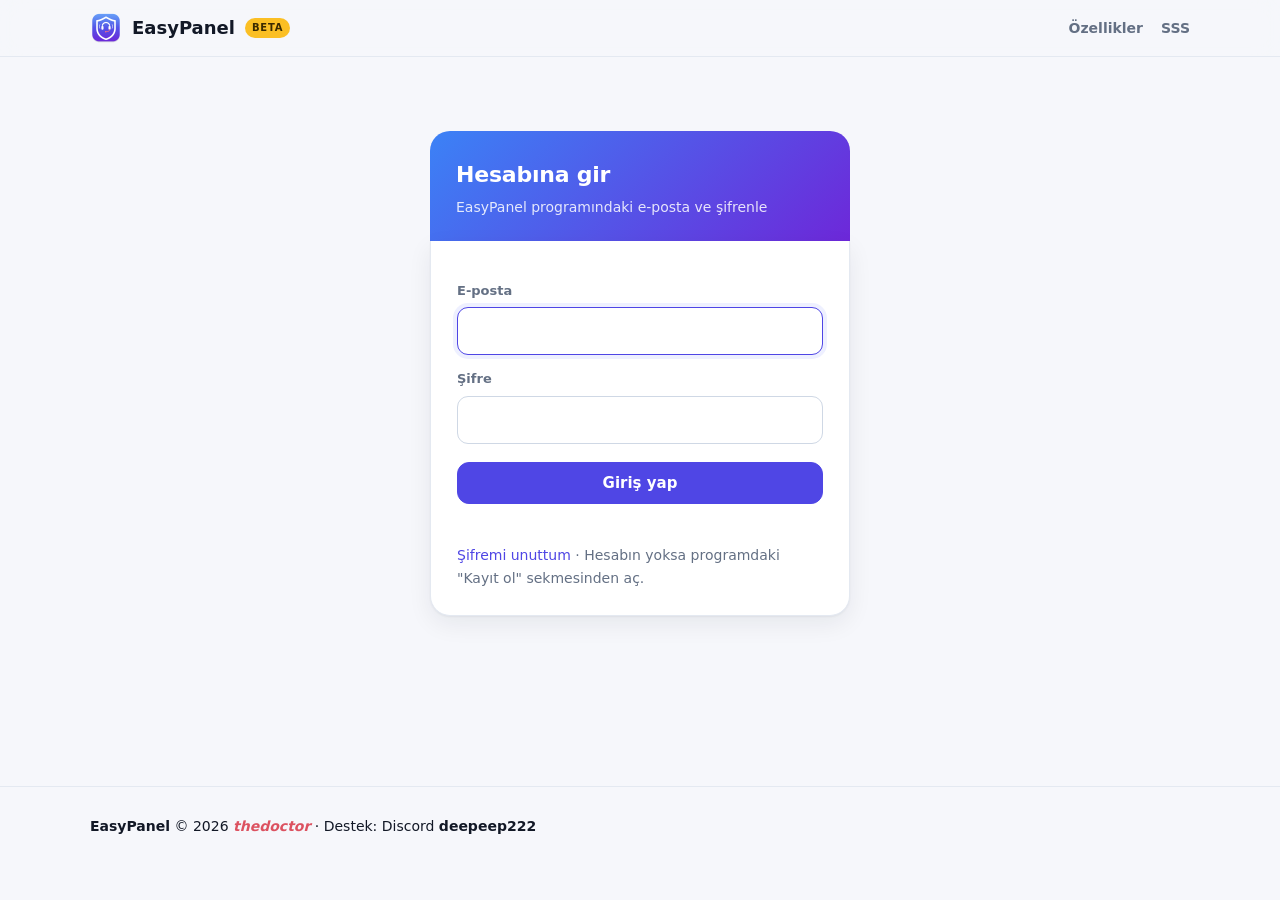
==== hesap/index.html @ 4b3681dc "Site içi yönetim paneli (easypanel.tr/yonetim/) ve Hesabım otomatik yönetici geçişi" ====
<!doctype html>
<html lang="tr">
<head>
<meta charset="utf-8">
<meta name="viewport" content="width=device-width, initial-scale=1">
<title>Hesabım — EasyPanel</title>
<meta name="robots" content="noindex">
<link rel="icon" href="../assets/logo.png">
<link rel="stylesheet" href="../assets/site.css?v=3">
<style>
  .page{max-width:1000px;margin:0 auto;padding:34px 20px 60px}
  .authbox{max-width:420px;margin:40px auto}
  .authbox .top{background:var(--grad);color:#fff;border-radius:20px 20px 0 0;padding:26px 26px 22px}
  .authbox .top h2{color:#fff;margin:0;font-size:22px}
  .authbox .top p{margin:4px 0 0;opacity:.85;font-size:14px}
  .authbox .panel{border-radius:0 0 20px 20px;border-top:0}
  .wide{width:100%;margin-top:18px}
  .hello{display:flex;align-items:center;gap:14px;flex-wrap:wrap;margin-bottom:22px}
  .hello h1{font-size:28px;margin:0}
  .hello .sp{flex:1}
  .cards{display:grid;grid-template-columns:1.3fr 1fr;gap:16px}
  @media (max-width:820px){.cards{grid-template-columns:1fr}}
  .card h3{margin:0 0 12px;font-size:16px;color:var(--muted);font-weight:600}
  .big{font-size:26px;font-weight:700;margin:10px 0 2px}
  .bar{height:8px;border-radius:8px;background:var(--line);overflow:hidden;margin-top:12px}
  .bar i{display:block;height:100%;background:var(--grad);border-radius:8px}
  .kv{display:grid;grid-template-columns:130px 1fr;gap:8px 12px;font-size:15px}
  .kv span:nth-child(odd){color:var(--muted)}
  .kv span:nth-child(even){font-weight:600;word-break:break-all}
  .banner{border-radius:14px;padding:14px 18px;margin-bottom:18px;font-weight:600}
  .banner.ok{background:var(--oksoft);color:var(--ok)}
  .banner.err{background:var(--badsoft);color:var(--bad)}
  .section{margin-top:16px}
  .relrow{display:flex;align-items:center;justify-content:space-between;gap:16px 24px;flex-wrap:wrap}
  .relmeta{flex:1;min-width:220px}
  .relhead{display:flex;align-items:center;gap:10px;flex-wrap:wrap}
  .relhead b{color:var(--text);font-size:15px}
  .relnotes{color:var(--muted);font-size:14px;margin-top:4px;line-height:1.5}
  .tickets{display:flex;flex-direction:column;gap:8px;margin-top:12px}
  .tk{display:flex;gap:12px;align-items:center;padding:12px 14px;border:1px solid var(--line);border-radius:12px;cursor:pointer;background:var(--card)}
  .tk:hover{border-color:var(--accent)}
  .tk .s{flex:1;font-weight:600}
  .tk .d{color:var(--faint);font-size:13px}
  .thread{display:flex;flex-direction:column;gap:10px;margin:14px 0;max-height:420px;overflow:auto;padding-right:4px}
  .bubble{max-width:80%;padding:10px 14px;border-radius:14px;white-space:pre-wrap;word-break:break-word;font-size:15px}
  .bubble.me{align-self:flex-end;background:var(--soft);border-bottom-right-radius:4px}
  .bubble.admin{align-self:flex-start;background:var(--card2);border:1px solid var(--line);border-bottom-left-radius:4px}
  .bubble small{display:block;color:var(--faint);font-size:12px;margin-top:4px}
  .row2{display:flex;gap:10px;flex-wrap:wrap;align-items:center}
  dialog{border:1px solid var(--line);border-radius:18px;padding:22px;max-width:440px;width:calc(100% - 32px);background:var(--card);color:var(--text);box-shadow:var(--shadow2)}
  dialog::backdrop{background:rgba(10,14,24,.45)}
  dialog h3{margin:0 0 6px}
  .dlgbtns{display:flex;gap:8px;justify-content:flex-end;margin-top:16px}
</style>
</head>
<body>
<header class="nav">
  <div class="row">
    <a class="brand" href="../"><img src="../assets/logo.png" alt=""><span>EasyPanel</span><span class="beta">BETA</span></a>
    <nav class="links"><a href="../#ozellikler">Özellikler</a><a href="../#sss">SSS</a></nav>
    <a class="btn small hidden" id="adminTop" href="../yonetim/">Yönetim</a>
    <button class="btn small hidden" id="logoutTop">Çıkış</button>
  </div>
</header>

<main class="page">
  <div id="banner" class="banner hidden"></div>

  <!-- giriş -->
  <div id="vLogin" class="authbox hidden">
    <div class="top"><h2>Hesabına gir</h2><p>EasyPanel programındaki e-posta ve şifrenle</p></div>
    <div class="panel">
      <label>E-posta</label><input id="lEmail" type="email" autocomplete="username">
      <label>Şifre</label><input id="lPass" type="password" autocomplete="current-password">
      <button class="btn primary wide" id="lBtn">Giriş yap</button>
      <div class="msg" id="lMsg"></div>
      <p class="muted" style="font-size:14px;margin:6px 0 0"><a href="#" id="forgot">Şifremi unuttum</a> · Hesabın yoksa programdaki "Kayıt ol" sekmesinden aç.</p>
    </div>
  </div>

  <!-- yeni şifre (e-postadaki sıfırlama bağlantısından) -->
  <div id="vReset" class="authbox hidden">
    <div class="top"><h2>Yeni şifre belirle</h2><p>En az 8 karakter</p></div>
    <div class="panel">
      <label>Yeni şifre</label><input id="r1" type="password" autocomplete="new-password">
      <label>Yeni şifre (tekrar)</label><input id="r2" type="password" autocomplete="new-password">
      <button class="btn primary wide" id="rBtn">Şifreyi kaydet</button>
      <div class="msg" id="rMsg"></div>
    </div>
  </div>

  <!-- hesap -->
  <div id="vAccount" class="hidden">
    <div class="hello"><h1 id="hName">Merhaba</h1><span class="sp"></span><span id="hSub"></span></div>
    <div class="cards">
      <div class="card">
        <h3>Abonelik</h3>
        <div id="subBadge"></div>
        <div class="big" id="subBig">—</div>
        <div class="muted" id="subSmall"></div>
        <div class="bar hidden" id="subBarWrap"><i id="subBar"></i></div>
        <div class="row2" style="margin-top:16px" id="subCta"></div>
      </div>
      <div class="card">
        <h3>Hesap</h3>
        <div class="kv" id="kv"></div>
      </div>
    </div>

    <div class="card section">
      <h3>Program</h3>
      <div id="dl" class="muted">Yükleniyor…</div>
    </div>

    <div class="card section">
      <h3>Kullanım kılavuzu</h3>
      <div class="row2">
        <div style="flex:1;min-width:220px"><b>EasyPanel Kullanım Kılavuzu</b> <span class="muted">(PDF, 15 sayfa)</span><br>
          <span class="muted" style="font-size:14px">Kurulum, hesap, TeamSpeak'e bağlanma, tüm bölümler ve sık karşılaşılan sorunlar.</span></div>
        <a class="btn small" href="../kilavuz/EasyPanel_Kullanim_Kilavuzu.pdf" target="_blank" rel="noopener">Aç</a>
        <a class="btn primary small" href="../kilavuz/EasyPanel_Kullanim_Kilavuzu.pdf" download>İndir</a>
      </div>
    </div>

    <div class="card section" id="destek">
      <div class="row2"><h3 style="margin:0">Destek talepleri</h3><span class="sp" style="flex:1"></span><button class="btn primary small" id="newTicketBtn">Yeni ticket</button></div>
      <div id="newTicket" class="hidden">
        <label>Konu</label><input id="tSubject" maxlength="120" placeholder="ör. Bilgisayar değiştirdim, cihaz sıfırlaması">
        <label>Mesaj</label><textarea id="tBody" rows="5" maxlength="4000" placeholder="Sorununu ya da isteğini yaz…"></textarea>
        <div class="row2" style="margin-top:12px"><button class="btn primary small" id="tSend">Gönder</button><button class="btn small" id="tCancel">Vazgeç</button></div>
        <div class="msg" id="tMsg"></div>
      </div>
      <div id="ticketView" class="hidden">
        <div class="row2" style="margin-top:12px"><button class="btn small" id="tBack">← Taleplerim</button><b id="tvTitle"></b><span id="tvBadge"></span></div>
        <div class="thread" id="thread"></div>
        <div id="replyBox"><textarea id="rBody" rows="3" maxlength="4000" placeholder="Cevabını yaz…"></textarea>
          <div class="row2" style="margin-top:10px"><button class="btn primary small" id="rSend">Gönder</button><button class="btn small" id="tClose">Talebi kapat</button></div>
          <div class="msg" id="rvMsg"></div></div>
      </div>
      <div class="tickets" id="tickets"></div>
    </div>

    <div class="card section">
      <h3>Güvenlik</h3>
      <div class="row2">
        <button class="btn small" id="chgPass">Şifremi değiştir</button>
        <button class="btn small" id="logout">Çıkış yap</button>
        <span style="flex:1"></span>
        <button class="btn small danger" id="delAcc">Hesabımı sil</button>
      </div>
    </div>
  </div>
</main>

<dialog id="dlg"><h3 id="dTitle"></h3><div id="dBody" class="muted"></div><div class="msg err" id="dMsg"></div>
  <div class="dlgbtns"><button class="btn small" id="dNo">Vazgeç</button><button class="btn primary small" id="dYes">Tamam</button></div></dialog>

<footer class="foot"><div class="wrap"><div><b>EasyPanel</b> © 2026 <i class="author">thedoctor</i> · Destek: Discord <b>deepeep222</b></div></div></footer>

<script>
"use strict";
let SB = "https://kmqnpuzssotlywzsjsif.supabase.co";
let KEY = "sb_publishable_EjtHW7oEzlKbCmHWnmUjOw_iyiPqiZ6";
// yerel test: http://127.0.0.1:…/hesap/?sb=…&key=…
if (/^(127\.0\.0\.1|localhost)$/.test(location.hostname)) { const q = new URLSearchParams(location.search); if (q.get("sb")) SB = q.get("sb"); if (q.get("key")) KEY = q.get("key"); }

const $ = id => document.getElementById(id);
const DAY = 864e5;
const ss = { get(k){ try { return sessionStorage.getItem(k); } catch(e){ return null; } }, set(k,v){ try { sessionStorage.setItem(k,v); } catch(e){} }, del(k){ try { sessionStorage.removeItem(k); } catch(e){} } };
let session = null, me = null, tickets = [], openTicket = null;

function show(v){ for (const id of ["vLogin","vReset","vAccount"]) $(id).classList.toggle("hidden", id !== v); $("logoutTop").classList.toggle("hidden", v !== "vAccount"); if (v !== "vAccount") $("adminTop").classList.add("hidden"); }
function banner(text, ok){ const b=$("banner"); b.textContent=text; b.className="banner " + (ok ? "ok" : "err"); }
function fmtDay(d){ return d ? new Date(d).toLocaleDateString("tr-TR",{day:"2-digit",month:"long",year:"numeric"}) : "—"; }
function fmt(d){ return d ? new Date(d).toLocaleString("tr-TR",{day:"2-digit",month:"short",year:"numeric",hour:"2-digit",minute:"2-digit"}) : "—"; }
function el(t,c,x){ const e=document.createElement(t); if(c) e.className=c; if(x!==undefined) e.textContent=x; return e; }

async function api(method, path, body, auth=true, retry=true){
  const h = { apikey: KEY, Accept: "application/json" };
  if (auth && session) h.Authorization = "Bearer " + session.access;
  else if (KEY.startsWith("eyJ")) h.Authorization = "Bearer " + KEY;
  if (body !== undefined) h["Content-Type"] = "application/json";
  let r;
  try { r = await fetch(SB + path, { method, headers: h, body: body !== undefined ? JSON.stringify(body) : undefined }); }
  catch(e){ throw new Error("Sunucuya ulaşılamadı. İnternet bağlantını kontrol et."); }
  if (r.status === 401 && auth && retry && session && session.refresh) { if (await refresh()) return api(method, path, body, auth, false); logout(); throw new Error("Oturum süresi doldu, tekrar giriş yap."); }
  const text = await r.text(); let data = null; try { data = text ? JSON.parse(text) : null; } catch(e){}
  if (!r.ok) {
    const m = data && (data.msg || data.error_description || data.message || data.error) || ("HTTP " + r.status);
    if (/invalid login|invalid_credentials/i.test(m)) throw new Error("E-posta ya da şifre yanlış.");
    if (/not confirmed/i.test(m)) throw new Error("E-postan henüz onaylanmamış. Gelen kutundaki (ve spam klasöründeki) onay bağlantısına tıkla.");
    if (/rate|429/i.test(m)) throw new Error("Çok fazla deneme yapıldı. Birkaç dakika sonra tekrar dene.");
    throw new Error(m);
  }
  return data;
}
async function refresh(){
  try { const d = await api("POST","/auth/v1/token?grant_type=refresh_token",{refresh_token:session.refresh},false,false); setSession(d); return true; } catch(e){ return false; }
}
function setSession(d){ session = { access: d.access_token, refresh: d.refresh_token, uid: d.user ? d.user.id : (session ? session.uid : null), email: d.user ? d.user.email : (session ? session.email : null) }; ss.set("ep_s", JSON.stringify(session)); }
function logout(){ session = null; me = null; ss.del("ep_s"); ss.del("sb_session"); $("adminTop").classList.add("hidden"); show("vLogin"); }

// ---------------------------------------------------------------- başlangıç: e-posta bağlantıları (onay / şifre sıfırlama)
async function start(){
  const h = new URLSearchParams(location.hash.replace(/^#/, ""));
  if (h.get("error_description")) { banner(decodeURIComponent(h.get("error_description").replace(/\+/g," ")) + " — bağlantının süresi dolmuş olabilir.", false); history.replaceState(null,"",location.pathname); }
  if (h.get("access_token")) {
    session = { access: h.get("access_token"), refresh: h.get("refresh_token"), uid: null };
    try { const u = await api("GET","/auth/v1/user"); session.uid = u.id; ss.set("ep_s", JSON.stringify(session)); } catch(e){}
    const type = h.get("type");
    history.replaceState(null, "", location.pathname);
    if (type === "recovery") { show("vReset"); return; }
    if (type === "signup" || type === "email_change") banner("✓ E-postan onaylandı. Artık programdan giriş yapabilirsin.", true);
    return enter();
  }
  const s = ss.get("ep_s");
  if (s) { try { session = JSON.parse(s); return enter(); } catch(e){} }
  show("vLogin"); $("lEmail").focus();
  if (location.hash === "#destek") banner("Destek talebi açmak için önce hesabına gir.", true);
}

$("lPass").addEventListener("keydown", e => { if (e.key === "Enter") $("lBtn").click(); });
$("lBtn").onclick = async () => {
  const m = $("lMsg"); m.className = "msg"; m.textContent = "Giriş yapılıyor…"; $("lBtn").disabled = true;
  try { const d = await api("POST","/auth/v1/token?grant_type=password",{ email: $("lEmail").value.trim(), password: $("lPass").value }, false); setSession(d); $("lPass").value=""; m.textContent=""; await enter(); }
  catch(e){ m.className = "msg err"; m.textContent = e.message; }
  finally { $("lBtn").disabled = false; }
};
$("forgot").onclick = async (e) => {
  e.preventDefault();
  const m = $("lMsg"), mail = $("lEmail").value.trim();
  if (!/^[^@\s]+@[^@\s]+\.[^@\s]+$/.test(mail)) { m.className="msg err"; m.textContent = "Önce e-posta adresini yaz, sonra \"Şifremi unuttum\"a bas."; return; }
  try { await api("POST","/auth/v1/recover?redirect_to=" + encodeURIComponent(location.origin + location.pathname), { email: mail }, false); m.className="msg ok"; m.textContent = "Bu adrese kayıtlı bir hesap varsa şifre sıfırlama e-postası gönderildi."; }
  catch(x){ m.className="msg err"; m.textContent = x.message; }
};
$("rBtn").onclick = async () => {
  const m = $("rMsg"); m.className="msg err";
  if ($("r1").value.length < 8) { m.textContent = "Şifre en az 8 karakter olmalı."; return; }
  if ($("r1").value !== $("r2").value) { m.textContent = "Şifreler aynı değil."; return; }
  try { await api("PUT","/auth/v1/user",{ password: $("r1").value }); banner("✓ Şifren değişti. Programa yeni şifrenle girebilirsin.", true); $("r1").value=$("r2").value=""; await enter(); }
  catch(e){ m.textContent = e.message; }
};
$("logout").onclick = $("logoutTop").onclick = logout;

// ---------------------------------------------------------------- hesap
async function enter(){
  show("vAccount");
  try {
    if (!session.uid) { const u = await api("GET","/auth/v1/user"); session.uid = u.id; ss.set("ep_s", JSON.stringify(session)); }
    const rows = await api("GET","/rest/v1/profiles?select=*&id=eq." + encodeURIComponent(session.uid));
    me = rows && rows[0];
  } catch(e){ banner(e.message, false); if (!session) return; }
  renderAccount();
  loadRelease();
  loadTickets();
  api("POST","/rest/v1/rpc/is_admin",{}).then(ok => { $("adminTop").classList.toggle("hidden", ok !== true); }).catch(() => { $("adminTop").classList.add("hidden"); });
}

function subState(){
  if (!me || !me.sub_until) return "none";
  const end = new Date(me.sub_until), now = Date.now();
  if (end <= now) return "ended";
  if (me.sub_start && new Date(me.sub_start) > now) return "later";
  return end - now < 3*DAY ? "soon" : "active";
}

function renderAccount(){
  if (!me) { $("hName").textContent = "Merhaba"; return; }
  $("hName").textContent = "Merhaba, " + me.username;
  const st = subState(), map = { none:["none","Abonelik yok"], active:["ok","Aktif"], soon:["warn","Bitmek üzere"], ended:["bad","Bitti"], later:["info","Henüz başlamadı"] };
  $("subBadge").innerHTML = ""; $("subBadge").append(el("span","badge " + map[st][0], map[st][1]));
  $("hSub").innerHTML = ""; $("hSub").append(el("span","badge " + map[st][0], map[st][1]));
  const big = $("subBig"), small = $("subSmall"), barW = $("subBarWrap"), cta = $("subCta"); cta.innerHTML = "";
  barW.classList.add("hidden");
  if (st === "active" || st === "soon") {
    const left = Math.ceil((new Date(me.sub_until) - Date.now()) / DAY);
    big.textContent = left + " gün kaldı";
    small.textContent = "Bitiş: " + fmtDay(me.sub_until) + (me.sub_start ? "  ·  Başlangıç: " + fmtDay(me.sub_start) : "");
    if (me.sub_start) { const tot = new Date(me.sub_until) - new Date(me.sub_start); $("subBar").style.width = Math.max(3, Math.min(100, (new Date(me.sub_until) - Date.now()) / tot * 100)) + "%"; barW.classList.remove("hidden"); }
    if (st === "soon") cta.append(el("span","muted","Uzatmak için destek talebi aç ya da Discord'dan yaz: deepeep222"));
  } else if (st === "later") {
    big.textContent = fmtDay(me.sub_start) + "'de başlıyor"; small.textContent = "Bitiş: " + fmtDay(me.sub_until);
  } else if (st === "ended") {
    big.textContent = "Aboneliğin bitti"; small.textContent = "Bitiş: " + fmtDay(me.sub_until);
    cta.append(el("span","muted","Yenilemek için destek talebi aç ya da Discord'dan yaz: deepeep222"));
  } else {
    big.textContent = "Aboneliğin yok"; small.textContent = "Programı kullanmak için abonelik gerekiyor.";
    const b = el("button","btn primary small","Abonelik iste"); b.onclick = () => openNewTicket("Abonelik", "Merhaba, EasyPanel aboneliği almak istiyorum.\nKullanıcı adım: " + me.username);
    cta.append(b, el("span","muted","ya da Discord: deepeep222"));
  }
  const kv = $("kv"); kv.innerHTML = "";
  const add = (k, v) => { kv.append(el("span", null, k), el("span", null, v || "—")); };
  add("Kullanıcı adı", me.username); add("E-posta", me.email); add("TS adı", me.ts_name);
  add("Kayıt", fmtDay(me.created_at)); add("Son giriş", fmt(me.last_login)); add("Program", me.app_version ? "v" + me.app_version : "—");
  add("Bilgisayar", me.device_name ? me.device_name + "  (değiştirmek için destek talebi aç)" : "Henüz bağlanmadı");
}

async function loadRelease(){
  const box = $("dl"); box.innerHTML = "";
  const st = subState();
  if (!(st === "active" || st === "soon")) { box.textContent = "Programı indirmek için aktif abonelik gerekiyor."; return; }
  let rel = null;
  try { const rows = await api("GET","/rest/v1/app_releases?select=version,notes,file_path,created_at&order=created_at.desc&limit=1"); rel = rows && rows[0]; } catch(e){}
  if (!rel) { box.textContent = "İndirilebilir sürüm henüz yüklenmedi. Programı Discord'dan iste: deepeep222"; return; }
  const b = el("button","btn primary small","EasyPanel v" + rel.version + " indir");
  b.onclick = async () => {
    b.disabled = true; b.textContent = "İndiriliyor…";
    try {
      const r = await fetch(SB + "/storage/v1/object/authenticated/releases/" + rel.file_path.split("/").map(encodeURIComponent).join("/"), { headers: { apikey: KEY, Authorization: "Bearer " + session.access } });
      if (!r.ok) throw new Error("İndirilemedi (" + r.status + ")");
      const blob = await r.blob(), a = document.createElement("a");
      a.href = URL.createObjectURL(blob); a.download = "EasyPanel.exe"; a.click(); setTimeout(() => URL.revokeObjectURL(a.href), 5000);
      b.textContent = "İndirildi ✓";
    } catch(e){ b.textContent = e.message; }
    setTimeout(() => { b.disabled = false; b.textContent = "EasyPanel v" + rel.version + " indir"; }, 3000);
  };
  const row = el("div", "relrow"), meta = el("div", "relmeta"), head = el("div", "relhead");
  head.append(el("b", null, "EasyPanel v" + rel.version), el("span", "muted", fmtDay(rel.created_at)));
  meta.append(head);
  if (rel.notes) meta.append(el("div", "relnotes", rel.notes));
  row.append(meta, b);
  box.append(row);
}

// ---------------------------------------------------------------- destek
const ST = { open:["warn","Yanıt bekliyor"], answered:["ok","Yanıtlandı"], closed:["none","Kapandı"] };
async function loadTickets(){
  try { tickets = await api("GET","/rest/v1/tickets?select=*&order=updated_at.desc") || []; }
  catch(e){ tickets = []; if (/tickets|PGRST205/.test(e.message)) { $("tickets").innerHTML = ""; $("tickets").append(el("div","muted","Destek sistemi henüz kurulmadı.")); return; } }
  renderTickets();
  if (location.hash === "#destek") { $("destek").scrollIntoView({behavior:"smooth"}); }
}
function renderTickets(){
  const box = $("tickets"); box.innerHTML = "";
  if (openTicket) return;
  if (!tickets.length) { box.append(el("div","muted","Henüz destek talebin yok.")); return; }
  for (const t of tickets) {
    const r = el("div","tk"); r.append(el("span","badge " + ST[t.status][0], ST[t.status][1]), el("span","s", t.subject), el("span","d", fmt(t.updated_at)));
    r.onclick = () => openThread(t); box.append(r);
  }
}
function openNewTicket(subject, body){
  $("newTicket").classList.remove("hidden"); $("tSubject").value = subject || ""; $("tBody").value = body || ""; $("tMsg").textContent = "";
  $("destek").scrollIntoView({behavior:"smooth"}); setTimeout(() => (subject ? $("tBody") : $("tSubject")).focus(), 300);
}
$("newTicketBtn").onclick = () => openNewTicket();
$("tCancel").onclick = () => $("newTicket").classList.add("hidden");
$("tSend").onclick = async () => {
  const m = $("tMsg"); m.className = "msg"; $("tSend").disabled = true;
  try {
    await api("POST","/rest/v1/rpc/create_ticket",{ p_subject: $("tSubject").value, p_body: $("tBody").value });
    $("newTicket").classList.add("hidden"); banner("✓ Talebin alındı. Cevap gelince burada görürsün.", true); await loadTickets();
  } catch(e){ m.className = "msg err"; m.textContent = e.message; }
  finally { $("tSend").disabled = false; }
};
async function openThread(t){
  openTicket = t; $("tickets").innerHTML = ""; $("newTicket").classList.add("hidden"); $("ticketView").classList.remove("hidden");
  $("tvTitle").textContent = t.subject; $("tvBadge").innerHTML = ""; $("tvBadge").append(el("span","badge " + ST[t.status][0], ST[t.status][1]));
  $("replyBox").classList.toggle("hidden", t.status === "closed"); $("rvMsg").textContent = "";
  const th = $("thread"); th.innerHTML = ""; th.append(el("div","muted","Yükleniyor…"));
  try {
    const msgs = await api("GET","/rest/v1/ticket_messages?select=*&ticket_id=eq." + t.id + "&order=created_at.asc") || [];
    th.innerHTML = "";
    for (const m of msgs) { const b = el("div","bubble " + (m.is_admin ? "admin" : "me"), m.body); b.append(el("small", null, (m.is_admin ? "EasyPanel destek · " : "Sen · ") + fmt(m.created_at))); th.append(b); }
    th.scrollTop = th.scrollHeight;
  } catch(e){ th.innerHTML = ""; th.append(el("div","msg err", e.message)); }
}
$("tBack").onclick = async () => { openTicket = null; $("ticketView").classList.add("hidden"); await loadTickets(); };
$("rSend").onclick = async () => {
  const m = $("rvMsg"); m.className = "msg"; $("rSend").disabled = true;
  try { await api("POST","/rest/v1/rpc/add_ticket_message",{ p_ticket: openTicket.id, p_body: $("rBody").value }); $("rBody").value = ""; openTicket.status = "open"; await openThread(openTicket); }
  catch(e){ m.className = "msg err"; m.textContent = e.message; }
  finally { $("rSend").disabled = false; }
};
$("tClose").onclick = async () => {
  if (!await ask("Talebi kapat", "Bu destek talebi kapatılsın mı? Kapandıktan sonra yazılamaz; gerekirse yeni talep açabilirsin.")) return;
  try { await api("POST","/rest/v1/rpc/close_my_ticket",{ p_ticket: openTicket.id }); openTicket.status = "closed"; await openThread(openTicket); }
  catch(e){ $("rvMsg").className = "msg err"; $("rvMsg").textContent = e.message; }
};

// ---------------------------------------------------------------- güvenlik
function ask(title, text, field){
  return new Promise(res => {
    $("dTitle").textContent = title; $("dBody").innerHTML = ""; $("dBody").append(el("p", null, text)); if (field) $("dBody").append(field); $("dMsg").textContent = "";
    const d = $("dlg"); d.showModal();
    $("dYes").onclick = () => { d.close(); res(true); }; $("dNo").onclick = () => { d.close(); res(false); }; d.oncancel = () => res(false);
  });
}
$("chgPass").onclick = async () => {
  const w = el("div"); const a = el("input"); a.type = "password"; a.placeholder = "Yeni şifre (en az 8 karakter)"; const b = el("input"); b.type = "password"; b.placeholder = "Yeni şifre (tekrar)"; b.style.marginTop = "8px"; w.append(a, b);
  if (!await ask("Şifremi değiştir", "Programa da yeni şifrenle girersin.", w)) return;
  if (a.value.length < 8 || a.value !== b.value) { banner(a.value.length < 8 ? "Şifre en az 8 karakter olmalı." : "Şifreler aynı değil.", false); return; }
  try { await api("PUT","/auth/v1/user",{ password: a.value }); banner("✓ Şifren değişti.", true); } catch(e){ banner(e.message, false); }
};
$("delAcc").onclick = async () => {
  const inp = el("input"); inp.placeholder = "Onay için kullanıcı adını yaz: " + (me ? me.username : "");
  if (!await ask("Hesabımı sil", "Hesabın, aboneliğin ve cihaz kaydın kalıcı olarak silinir. Kalan abonelik süresi de silinir. Bu işlem geri alınamaz.", inp)) return;
  if (!me || inp.value.trim().toLowerCase() !== me.username.toLowerCase()) { banner("Kullanıcı adı eşleşmedi; hesap silinmedi.", false); return; }
  try { await api("POST","/rest/v1/rpc/delete_my_account",{}); logout(); banner("Hesabın silindi.", true); } catch(e){ banner(e.message, false); }
};

start();
</script>
</body>
</html>
---- assets/site.css ----
:root{
  --bg:#f6f7fb;--card:#fff;--card2:#f8fafd;--line:#e4e9f1;--line2:#cfd8e5;--text:#121826;--muted:#647084;--faint:#97a0b0;
  --accent:#4f46e5;--accent2:#4338ca;--onaccent:#fff;--soft:#eef0ff;--grad:linear-gradient(135deg,#3b82f6 0%,#6d28d9 100%);
  --ok:#15935a;--oksoft:#e6f6ee;--bad:#dc3545;--badsoft:#fdecee;--warn:#b26a00;--warnsoft:#fff4e0;--info:#2563eb;--infosoft:#e8f0fe;
  --shadow:0 1px 2px rgba(16,24,40,.05),0 8px 24px rgba(16,24,40,.07);--shadow2:0 24px 60px rgba(16,24,40,.18);
}
@media (prefers-color-scheme:dark){:root{
  --bg:#0c1018;--card:#141a26;--card2:#19202e;--line:#252d3c;--line2:#333d51;--text:#e8ecf4;--muted:#9aa4b7;--faint:#6b7488;
  --accent:#818cf8;--accent2:#a5b4fc;--onaccent:#0d0f1f;--soft:#20244a;--ok:#34d399;--oksoft:#0f2f28;--bad:#f87171;--badsoft:#3a1d22;--warn:#fbbf24;--warnsoft:#3a2d12;--info:#60a5fa;--infosoft:#172a48;
  --shadow:0 1px 2px rgba(0,0,0,.3);--shadow2:0 24px 60px rgba(0,0,0,.55);
}}
*{box-sizing:border-box}
html{scroll-behavior:smooth}
body{margin:0;background:var(--bg);color:var(--text);font:16px/1.6 "Segoe UI Variable","Segoe UI",system-ui,-apple-system,sans-serif;-webkit-font-smoothing:antialiased}
a{color:var(--accent);text-decoration:none}
a:hover{text-decoration:underline}
img{max-width:100%;height:auto;display:block}
.wrap{max-width:1140px;margin:0 auto;padding:0 20px}
.muted{color:var(--muted)}
.hidden{display:none!important}
/* nav */
.nav{position:sticky;top:0;z-index:10;background:color-mix(in srgb,var(--bg) 82%,transparent);backdrop-filter:blur(12px);border-bottom:1px solid var(--line)}
.nav .row{max-width:1140px;margin:0 auto;padding:12px 20px;display:flex;align-items:center;gap:20px}
.brand{display:flex;align-items:center;gap:10px;font-weight:700;font-size:18px;color:var(--text)}
.brand:hover{text-decoration:none}
.brand img{width:32px;height:32px;border-radius:9px}
.beta{font-size:10px;font-weight:800;letter-spacing:.08em;background:#fbbf24;color:#3b2a00;padding:2px 7px;border-radius:99px}
.links{display:flex;gap:18px;margin-left:auto}
.links a{color:var(--muted);font-size:14px;font-weight:600}
.links a:hover{color:var(--text);text-decoration:none}
@media (max-width:760px){.links{display:none}.nav .btn{margin-left:auto}}
/* buttons */
.btn{display:inline-flex;align-items:center;justify-content:center;gap:8px;font:600 15px "Segoe UI Variable","Segoe UI",system-ui,sans-serif;padding:11px 20px;border-radius:12px;border:1px solid var(--line2);background:var(--card);color:var(--text);cursor:pointer;transition:.15s;white-space:nowrap}
.btn:hover{border-color:var(--accent);color:var(--accent);text-decoration:none}
.btn.primary{background:var(--accent);border-color:var(--accent);color:var(--onaccent)}
.btn.primary:hover{background:var(--accent2);border-color:var(--accent2);color:var(--onaccent)}
.btn.danger{color:var(--bad)}
.btn.danger:hover{border-color:var(--bad);background:var(--badsoft)}
.btn.small{padding:7px 14px;font-size:14px;border-radius:10px}
.btn:disabled{opacity:.5;cursor:default}
/* hero */
.hero{padding:64px 0 40px;background:radial-gradient(1200px 500px at 85% -10%,color-mix(in srgb,#6d28d9 22%,transparent),transparent),radial-gradient(900px 400px at 0% 0%,color-mix(in srgb,#3b82f6 18%,transparent),transparent)}
.hero .wrap{display:grid;grid-template-columns:1fr 1.15fr;gap:48px;align-items:center}
@media (max-width:900px){.hero .wrap{grid-template-columns:1fr}}
.pill{display:inline-block;font-size:13px;font-weight:700;color:var(--accent);background:var(--soft);padding:5px 12px;border-radius:99px}
h1{font-size:clamp(34px,5vw,54px);line-height:1.1;margin:16px 0;letter-spacing:-.02em}
.grad{background:var(--grad);-webkit-background-clip:text;background-clip:text;color:transparent}
.lead{font-size:18px;color:var(--muted);max-width:540px}
.cta{display:flex;gap:12px;flex-wrap:wrap;margin:26px 0 12px}
.note{font-size:13px;color:var(--faint)}
.hero-shot img{border-radius:16px;box-shadow:var(--shadow2);border:1px solid var(--line)}
/* stats */
.stats{display:grid;grid-template-columns:repeat(4,1fr);gap:14px;margin-top:8px}
@media (max-width:760px){.stats{grid-template-columns:repeat(2,1fr)}}
.stats div{background:var(--card);border:1px solid var(--line);border-radius:16px;padding:18px;text-align:center;box-shadow:var(--shadow)}
.stats b{display:block;font-size:30px;background:var(--grad);-webkit-background-clip:text;background-clip:text;color:transparent}
.stats span{color:var(--muted);font-size:14px}
/* sections */
.block{padding:64px 20px 8px}
h2{font-size:32px;margin:0 0 6px;letter-spacing:-.01em}
.sub{color:var(--muted);margin:0 0 26px}
.grid{display:grid;grid-template-columns:repeat(3,1fr);gap:16px}
.grid.three{margin-top:22px}
@media (max-width:900px){.grid{grid-template-columns:1fr 1fr}}
@media (max-width:620px){.grid{grid-template-columns:1fr}}
.card{background:var(--card);border:1px solid var(--line);border-radius:16px;padding:22px;box-shadow:var(--shadow)}
.card h3{margin:12px 0 6px;font-size:17px;letter-spacing:-.01em}
.card p{margin:0;color:var(--muted);font-size:14.5px;line-height:1.58}
.card .ic{width:38px;height:38px;border-radius:10px;background:var(--soft);color:var(--accent);display:grid;place-items:center}
.card .ic svg{width:20px;height:20px;stroke:currentColor;fill:none;stroke-width:1.8;stroke-linecap:round;stroke-linejoin:round}
.grid.three .card h3{margin-top:0}
/* architecture */
.arch{display:grid;grid-template-columns:1fr 1fr;gap:16px}
@media (max-width:760px){.arch{grid-template-columns:1fr}}
.arch-box{background:var(--card);border:1px solid var(--line);border-radius:16px;padding:22px 24px;box-shadow:var(--shadow)}
.arch-head{display:flex;align-items:center;justify-content:space-between;gap:12px;flex-wrap:wrap;margin-bottom:14px;padding-bottom:12px;border-bottom:1px solid var(--line)}
.arch-head b{font-size:16px}
.arch-tag{font-size:12px;font-weight:600;padding:3px 10px;border-radius:99px}
.arch-tag.local{background:var(--oksoft);color:var(--ok)}
.arch-tag.cloud{background:var(--soft);color:var(--accent)}
.arch-list{list-style:none;margin:0;padding:0;display:flex;flex-direction:column;gap:9px;color:var(--muted);font-size:14.5px}
.arch-list li{position:relative;padding-left:16px}
.arch-list li::before{content:"";position:absolute;left:0;top:10px;width:6px;height:6px;border-radius:50%;background:var(--line2)}
.arch-box.local .arch-list li::before{background:var(--ok)}
.arch-box.cloud .arch-list li::before{background:var(--accent)}
/* screenshots */
.tabs{display:flex;gap:6px;flex-wrap:wrap;margin:18px 0 16px}
.tabs button{font:600 14px "Segoe UI",system-ui,sans-serif;border:1px solid var(--line);background:var(--card);color:var(--muted);padding:8px 14px;border-radius:99px;cursor:pointer;transition:.15s}
.tabs button:hover{color:var(--text);border-color:var(--line2)}
.tabs button.on{background:var(--soft);color:var(--accent);border-color:transparent}
.shot{margin:0}
.shot img{border-radius:16px;border:1px solid var(--line);box-shadow:var(--shadow2);width:100%}
.shot figcaption{text-align:center;color:var(--muted);font-size:14px;margin-top:12px}
/* req */
.req{display:grid;grid-template-columns:repeat(3,1fr);gap:16px;margin-top:18px}
@media (max-width:760px){.req{grid-template-columns:1fr}}
.req div{background:var(--card);border:1px solid var(--line);border-radius:16px;padding:18px}
.req b{display:block;margin-bottom:2px}.req span{color:var(--muted);font-size:14px}
/* faq */
details{background:var(--card);border:1px solid var(--line);border-radius:14px;padding:14px 18px;margin-top:10px}
summary{cursor:pointer;font-weight:600}
details p{color:var(--muted);margin:10px 0 2px}
/* cta band */
.cta-band{background:var(--grad);color:#fff;border-radius:22px;padding:30px;display:flex;gap:24px;align-items:center;justify-content:space-between;flex-wrap:wrap;box-shadow:var(--shadow2)}
.cta-band h2{color:#fff}.cta-band p{margin:0;opacity:.9}
.discord{display:flex;gap:10px;align-items:center;flex-wrap:wrap;background:rgba(255,255,255,.14);padding:10px 12px;border-radius:14px}
.dlabel{font-weight:700;opacity:.85}
.discord code{font:700 17px Consolas,monospace;background:rgba(0,0,0,.2);padding:5px 10px;border-radius:8px}
.cta-band .btn{background:#fff;color:#3b1d8f;border-color:#fff}
.cta-band .btn.primary{background:#111827;color:#fff;border-color:#111827}
/* footer */
.foot{margin-top:70px;padding:28px 0 40px;border-top:1px solid var(--line);font-size:14px}
.foot .wrap{display:flex;flex-direction:column;gap:6px}
.author{font-weight:700;color:rgba(214,40,57,.8)}
/* forms (hesap) */
.panel{background:var(--card);border:1px solid var(--line);border-radius:20px;box-shadow:var(--shadow);padding:26px}
label{display:block;font-size:13px;font-weight:600;color:var(--muted);margin:14px 0 6px}
input,textarea,select{width:100%;padding:11px 13px;border:1px solid var(--line2);border-radius:11px;font:inherit;font-size:15px;background:var(--card);color:var(--text)}
input:focus,textarea:focus{outline:none;border-color:var(--accent);box-shadow:0 0 0 4px var(--soft)}
.msg{min-height:22px;margin-top:12px;font-size:14px}
.msg.err{color:var(--bad)}.msg.ok{color:var(--ok)}
.badge{display:inline-flex;align-items:center;gap:6px;padding:4px 12px;border-radius:99px;font-size:13px;font-weight:700}
.badge::before{content:"";width:7px;height:7px;border-radius:50%;background:currentColor}
.badge.ok{background:var(--oksoft);color:var(--ok)}.badge.bad{background:var(--badsoft);color:var(--bad)}
.badge.warn{background:var(--warnsoft);color:var(--warn)}.badge.info{background:var(--infosoft);color:var(--info)}.badge.none{background:var(--card2);color:var(--muted);border:1px solid var(--line)}
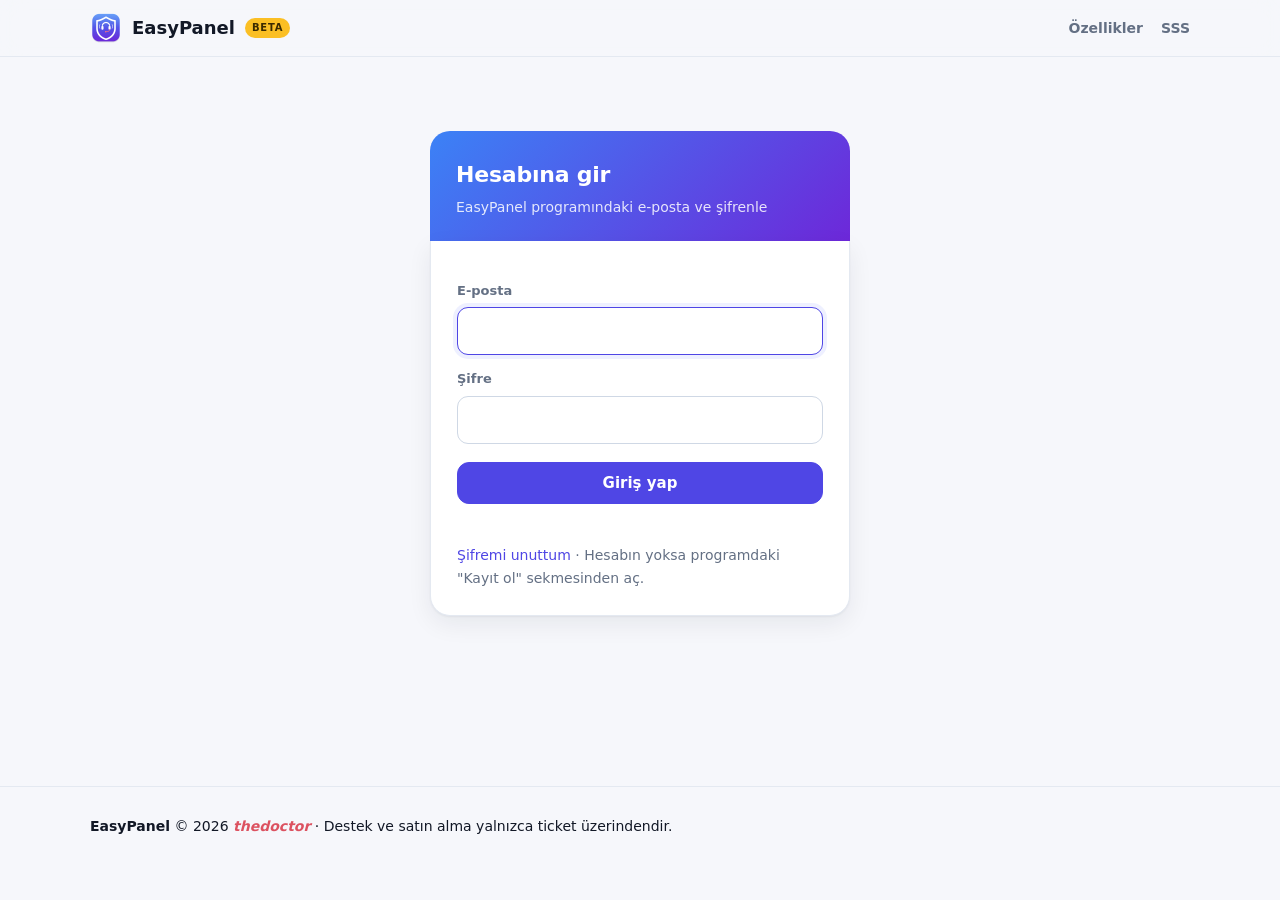
==== commit 65372eb0: "Yonetim paneli (IP/log/e-posta/ticket kaynagi) ve siteden Discord kaldirma (sadece ticket)" ====
--- a/hesap/index.html
+++ b/hesap/index.html
@@ -115,8 +115,8 @@
     <div class="card section">
       <h3>Kullanım kılavuzu</h3>
       <div class="row2">
-        <div style="flex:1;min-width:220px"><b>EasyPanel Kullanım Kılavuzu</b> <span class="muted">(PDF, 15 sayfa)</span><br>
-          <span class="muted" style="font-size:14px">Kurulum, hesap, TeamSpeak'e bağlanma, tüm bölümler ve sık karşılaşılan sorunlar.</span></div>
+        <div style="flex:1;min-width:220px"><b>EasyPanel Kullanım Kılavuzu</b> <span class="muted">(PDF, 14 sayfa)</span><br>
+          <span class="muted" style="font-size:14px">Kurulum, hesap, çoklu sunucu bağlantısı, tüm bölümler ve sık karşılaşılan sorunlar.</span></div>
         <a class="btn small" href="../kilavuz/EasyPanel_Kullanim_Kilavuzu.pdf" target="_blank" rel="noopener">Aç</a>
         <a class="btn primary small" href="../kilavuz/EasyPanel_Kullanim_Kilavuzu.pdf" download>İndir</a>
       </div>
@@ -155,7 +155,7 @@
 <dialog id="dlg"><h3 id="dTitle"></h3><div id="dBody" class="muted"></div><div class="msg err" id="dMsg"></div>
   <div class="dlgbtns"><button class="btn small" id="dNo">Vazgeç</button><button class="btn primary small" id="dYes">Tamam</button></div></dialog>
 
-<footer class="foot"><div class="wrap"><div><b>EasyPanel</b> © 2026 <i class="author">thedoctor</i> · Destek: Discord <b>deepeep222</b></div></div></footer>
+<footer class="foot"><div class="wrap"><div><b>EasyPanel</b> © 2026 <i class="author">thedoctor</i> · Destek ve satın alma yalnızca ticket üzerindendir.</div></div></footer>
 
 <script>
 "use strict";
@@ -203,14 +203,22 @@
 // ---------------------------------------------------------------- başlangıç: e-posta bağlantıları (onay / şifre sıfırlama)
 async function start(){
   const h = new URLSearchParams(location.hash.replace(/^#/, ""));
-  if (h.get("error_description")) { banner(decodeURIComponent(h.get("error_description").replace(/\+/g," ")) + " — bağlantının süresi dolmuş olabilir.", false); history.replaceState(null,"",location.pathname); }
+  if (h.get("type") === "signup") { location.replace("../onay/" + location.search + location.hash); return; }
+  if (h.get("error_description") || h.get("error_code")) {
+    const desc = decodeURIComponent((h.get("error_description") || "").replace(/\+/g," "));
+    const msg = /expired|invalid/i.test(desc) || h.get("error_code") === "otp_expired"
+      ? "Bağlantının süresi dolmuş ya da daha önce kullanılmış. Hesabın zaten onaylı olabilir — giriş yapmayı dene, olmuyorsa yeni bağlantı iste."
+      : (desc || "Bağlantı geçersiz.");
+    banner(msg, false);
+    history.replaceState(null,"",location.pathname);
+  }
   if (h.get("access_token")) {
     session = { access: h.get("access_token"), refresh: h.get("refresh_token"), uid: null };
     try { const u = await api("GET","/auth/v1/user"); session.uid = u.id; ss.set("ep_s", JSON.stringify(session)); } catch(e){}
     const type = h.get("type");
     history.replaceState(null, "", location.pathname);
     if (type === "recovery") { show("vReset"); return; }
-    if (type === "signup" || type === "email_change") banner("✓ E-postan onaylandı. Artık programdan giriş yapabilirsin.", true);
+    if (type === "email_change") banner("✓ E-postan güncellendi.", true);
     return enter();
   }
   const s = ss.get("ep_s");
@@ -277,16 +285,17 @@
     big.textContent = left + " gün kaldı";
     small.textContent = "Bitiş: " + fmtDay(me.sub_until) + (me.sub_start ? "  ·  Başlangıç: " + fmtDay(me.sub_start) : "");
     if (me.sub_start) { const tot = new Date(me.sub_until) - new Date(me.sub_start); $("subBar").style.width = Math.max(3, Math.min(100, (new Date(me.sub_until) - Date.now()) / tot * 100)) + "%"; barW.classList.remove("hidden"); }
-    if (st === "soon") cta.append(el("span","muted","Uzatmak için destek talebi aç ya da Discord'dan yaz: deepeep222"));
+    if (st === "soon") { const b = el("button","btn small","Uzatmak için ticket aç"); b.onclick = () => openNewTicket("Abonelik uzatma", "Merhaba, EasyPanel aboneliğimi uzatmak istiyorum.\nKullanıcı adım: " + me.username); cta.append(b); }
   } else if (st === "later") {
     big.textContent = fmtDay(me.sub_start) + "'de başlıyor"; small.textContent = "Bitiş: " + fmtDay(me.sub_until);
   } else if (st === "ended") {
     big.textContent = "Aboneliğin bitti"; small.textContent = "Bitiş: " + fmtDay(me.sub_until);
-    cta.append(el("span","muted","Yenilemek için destek talebi aç ya da Discord'dan yaz: deepeep222"));
+    const b = el("button","btn primary small","Yenilemek için ticket aç"); b.onclick = () => openNewTicket("Abonelik yenileme", "Merhaba, EasyPanel aboneliğimi yenilemek istiyorum.\nKullanıcı adım: " + me.username);
+    cta.append(b);
   } else {
-    big.textContent = "Aboneliğin yok"; small.textContent = "Programı kullanmak için abonelik gerekiyor.";
-    const b = el("button","btn primary small","Abonelik iste"); b.onclick = () => openNewTicket("Abonelik", "Merhaba, EasyPanel aboneliği almak istiyorum.\nKullanıcı adım: " + me.username);
-    cta.append(b, el("span","muted","ya da Discord: deepeep222"));
+    big.textContent = "Aboneliğin yok"; small.textContent = "Programı kullanmak için abonelik gerekiyor. Satın alma yalnızca ticket üzerinden yapılır.";
+    const b = el("button","btn primary small","Satın al / Abonelik talebi aç"); b.onclick = () => openNewTicket("Abonelik satın alma", "Merhaba, EasyPanel aboneliği satın almak istiyorum.\nKullanıcı adım: " + me.username);
+    cta.append(b);
   }
   const kv = $("kv"); kv.innerHTML = "";
   const add = (k, v) => { kv.append(el("span", null, k), el("span", null, v || "—")); };
@@ -301,7 +310,7 @@
   if (!(st === "active" || st === "soon")) { box.textContent = "Programı indirmek için aktif abonelik gerekiyor."; return; }
   let rel = null;
   try { const rows = await api("GET","/rest/v1/app_releases?select=version,notes,file_path,created_at&order=created_at.desc&limit=1"); rel = rows && rows[0]; } catch(e){}
-  if (!rel) { box.textContent = "İndirilebilir sürüm henüz yüklenmedi. Programı Discord'dan iste: deepeep222"; return; }
+  if (!rel) { box.textContent = "İndirilebilir sürüm henüz yüklenmedi. Destek talebi (ticket) açarak bilgi alabilirsin."; return; }
   const b = el("button","btn primary small","EasyPanel v" + rel.version + " indir");
   b.onclick = async () => {
     b.disabled = true; b.textContent = "İndiriliyor…";
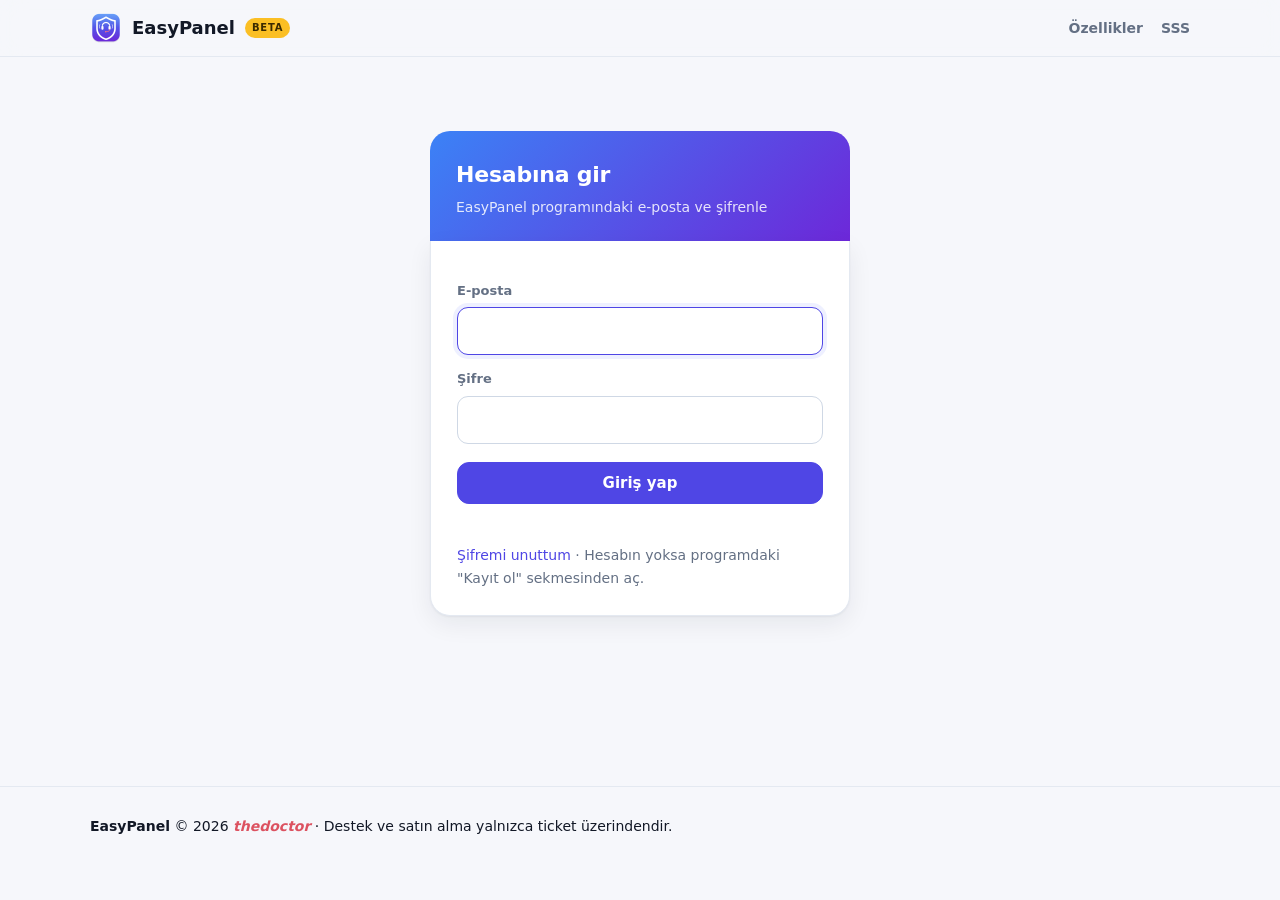
==== commit e53f9633: "Güvenlik sertleştirmesi: CSP, clickjacking, oturum zaman aşımı, kaba kuvvet ve yetkisiz erişim korum" ====
--- a/hesap/index.html
+++ b/hesap/index.html
@@ -4,7 +4,10 @@
 <meta charset="utf-8">
 <meta name="viewport" content="width=device-width, initial-scale=1">
 <title>Hesabım — EasyPanel</title>
-<meta name="robots" content="noindex">
+<meta name="robots" content="noindex, nofollow, noarchive, nosnippet">
+<meta name="referrer" content="no-referrer">
+<meta http-equiv="Content-Security-Policy" content="default-src 'self'; script-src 'self' 'unsafe-inline'; style-src 'self' 'unsafe-inline'; img-src 'self' data:; connect-src https://kmqnpuzssotlywzsjsif.supabase.co http://127.0.0.1:* http://localhost:*; object-src 'none'; base-uri 'self'; form-action 'self';">
+<script>if(window.top!==window.self){try{window.top.location=window.location.href;}catch(e){document.documentElement.textContent="";}}</script>
 <link rel="icon" href="../assets/logo.png">
 <link rel="stylesheet" href="../assets/site.css?v=3">
 <style>
@@ -167,7 +170,7 @@
 const $ = id => document.getElementById(id);
 const DAY = 864e5;
 const ss = { get(k){ try { return sessionStorage.getItem(k); } catch(e){ return null; } }, set(k,v){ try { sessionStorage.setItem(k,v); } catch(e){} }, del(k){ try { sessionStorage.removeItem(k); } catch(e){} } };
-let session = null, me = null, tickets = [], openTicket = null;
+let session = null, me = null, tickets = [], openTicket = null, loginFails = 0, loginLockUntil = 0;
 
 function show(v){ for (const id of ["vLogin","vReset","vAccount"]) $(id).classList.toggle("hidden", id !== v); $("logoutTop").classList.toggle("hidden", v !== "vAccount"); if (v !== "vAccount") $("adminTop").classList.add("hidden"); }
 function banner(text, ok){ const b=$("banner"); b.textContent=text; b.className="banner " + (ok ? "ok" : "err"); }
@@ -181,7 +184,7 @@
   else if (KEY.startsWith("eyJ")) h.Authorization = "Bearer " + KEY;
   if (body !== undefined) h["Content-Type"] = "application/json";
   let r;
-  try { r = await fetch(SB + path, { method, headers: h, body: body !== undefined ? JSON.stringify(body) : undefined }); }
+  try { r = await fetch(SB + path, { method, headers: h, body: body !== undefined ? JSON.stringify(body) : undefined, referrerPolicy: "no-referrer" }); }
   catch(e){ throw new Error("Sunucuya ulaşılamadı. İnternet bağlantını kontrol et."); }
   if (r.status === 401 && auth && retry && session && session.refresh) { if (await refresh()) return api(method, path, body, auth, false); logout(); throw new Error("Oturum süresi doldu, tekrar giriş yap."); }
   const text = await r.text(); let data = null; try { data = text ? JSON.parse(text) : null; } catch(e){}
@@ -198,7 +201,13 @@
   try { const d = await api("POST","/auth/v1/token?grant_type=refresh_token",{refresh_token:session.refresh},false,false); setSession(d); return true; } catch(e){ return false; }
 }
 function setSession(d){ session = { access: d.access_token, refresh: d.refresh_token, uid: d.user ? d.user.id : (session ? session.uid : null), email: d.user ? d.user.email : (session ? session.email : null) }; ss.set("ep_s", JSON.stringify(session)); }
-function logout(){ session = null; me = null; ss.del("ep_s"); ss.del("sb_session"); $("adminTop").classList.add("hidden"); show("vLogin"); }
+function logout(){
+  if (session && session.access) {
+    try { fetch(SB + "/auth/v1/logout", { method: "POST", headers: { apikey: KEY, Authorization: "Bearer " + session.access }, referrerPolicy: "no-referrer" }); } catch(e){}
+  }
+  session = null; me = null; tickets = []; openTicket = null;
+  ss.del("ep_s"); ss.del("sb_session"); $("adminTop").classList.add("hidden"); show("vLogin");
+}
 
 // ---------------------------------------------------------------- başlangıç: e-posta bağlantıları (onay / şifre sıfırlama)
 async function start(){
@@ -229,9 +238,17 @@
 
 $("lPass").addEventListener("keydown", e => { if (e.key === "Enter") $("lBtn").click(); });
 $("lBtn").onclick = async () => {
-  const m = $("lMsg"); m.className = "msg"; m.textContent = "Giriş yapılıyor…"; $("lBtn").disabled = true;
-  try { const d = await api("POST","/auth/v1/token?grant_type=password",{ email: $("lEmail").value.trim(), password: $("lPass").value }, false); setSession(d); $("lPass").value=""; m.textContent=""; await enter(); }
-  catch(e){ m.className = "msg err"; m.textContent = e.message; }
+  const m = $("lMsg");
+  const waitMs = loginLockUntil - Date.now();
+  if (waitMs > 0) { m.className = "msg err"; m.textContent = "Çok fazla hatalı deneme. " + Math.ceil(waitMs / 1000) + " saniye bekle."; return; }
+  m.className = "msg"; m.textContent = "Giriş yapılıyor…"; $("lBtn").disabled = true;
+  try { const d = await api("POST","/auth/v1/token?grant_type=password",{ email: $("lEmail").value.trim(), password: $("lPass").value }, false); loginFails = 0; loginLockUntil = 0; setSession(d); $("lPass").value=""; m.textContent=""; await enter(); }
+  catch(e){
+    loginFails++;
+    if (loginFails >= 5) loginLockUntil = Date.now() + 60000;
+    else if (loginFails >= 3) loginLockUntil = Date.now() + 15000;
+    m.className = "msg err"; m.textContent = e.message;
+  }
   finally { $("lBtn").disabled = false; }
 };
 $("forgot").onclick = async (e) => {
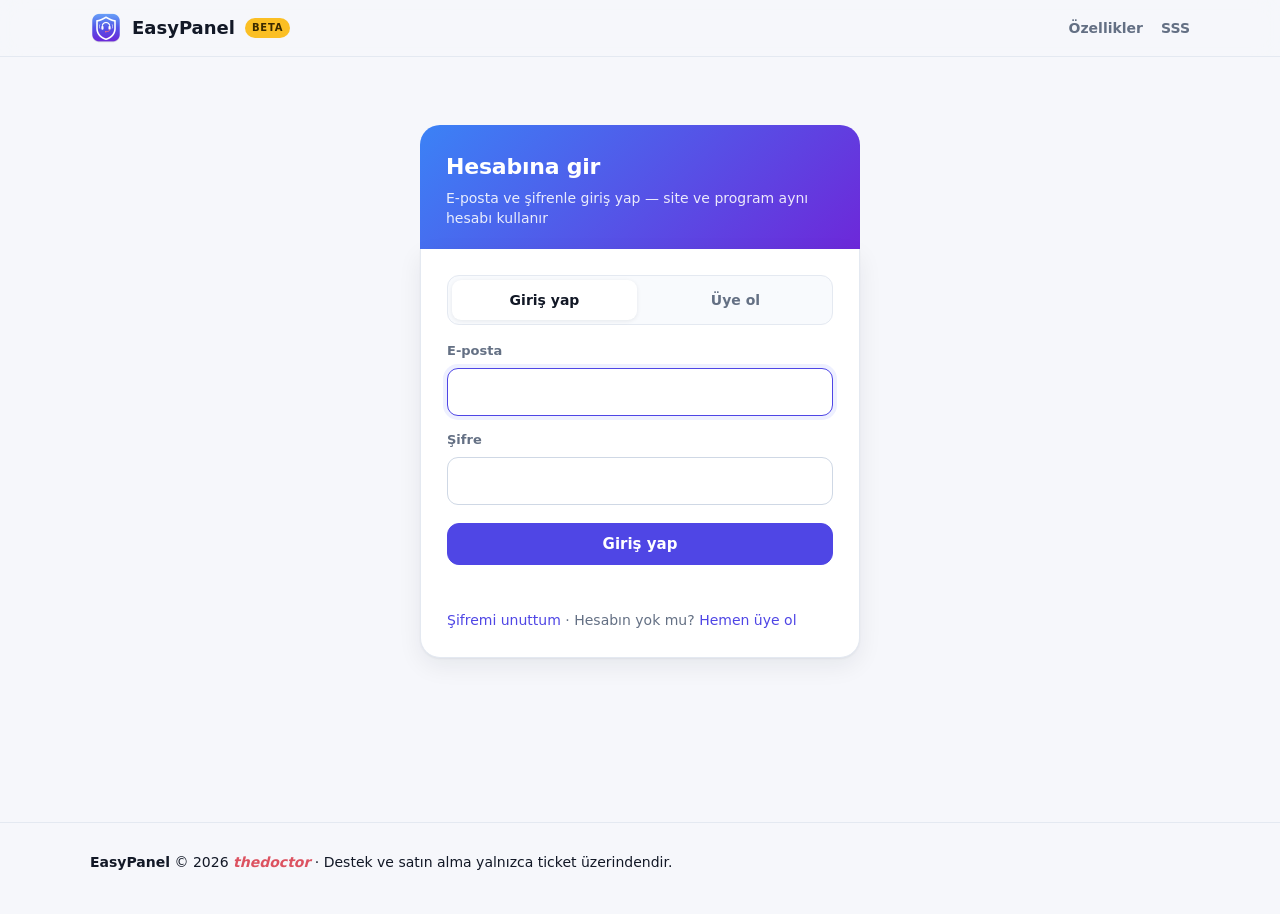
==== commit 8da25950: "Siteden e-posta onaylı üye olma ve ticket ile satın alma akışı eklendi" ====
--- a/hesap/index.html
+++ b/hesap/index.html
@@ -12,11 +12,19 @@
 <link rel="stylesheet" href="../assets/site.css?v=3">
 <style>
   .page{max-width:1000px;margin:0 auto;padding:34px 20px 60px}
-  .authbox{max-width:420px;margin:40px auto}
-  .authbox .top{background:var(--grad);color:#fff;border-radius:20px 20px 0 0;padding:26px 26px 22px}
+  .authbox{max-width:440px;margin:34px auto}
+  .authbox .top{background:var(--grad);color:#fff;border-radius:20px 20px 0 0;padding:24px 26px 20px}
   .authbox .top h2{color:#fff;margin:0;font-size:22px}
-  .authbox .top p{margin:4px 0 0;opacity:.85;font-size:14px}
+  .authbox .top p{margin:4px 0 0;opacity:.88;font-size:14px;line-height:1.45}
   .authbox .panel{border-radius:0 0 20px 20px;border-top:0}
+  .authtabs{display:grid;grid-template-columns:1fr 1fr;gap:6px;background:var(--card2);border:1px solid var(--line);border-radius:12px;padding:4px;margin-bottom:16px}
+  .authtabs button{border:0;background:transparent;color:var(--muted);font:inherit;font-weight:600;font-size:14px;padding:9px 10px;border-radius:9px;cursor:pointer;transition:.15s}
+  .authtabs button.active{background:var(--card);color:var(--text);box-shadow:0 1px 4px rgba(15,23,42,.08)}
+  .fieldhint{font-size:12.5px;color:var(--faint);margin-top:4px;line-height:1.4}
+  .csteps{background:var(--card2);border:1px solid var(--line);border-radius:14px;padding:14px 16px;margin:14px 0 4px}
+  .csteps div{display:flex;gap:10px;align-items:flex-start;padding:5px 0;font-size:14.5px;line-height:1.45}
+  .csteps b{flex:0 0 24px;height:24px;border-radius:50%;background:var(--grad);color:#fff;display:flex;align-items:center;justify-content:center;font-size:12px}
+  .cpill{display:inline-block;margin:8px 0 4px;padding:5px 12px;border-radius:99px;background:var(--card2);border:1px solid var(--line);font-weight:600;font-size:13.5px;word-break:break-all}
   .wide{width:100%;margin-top:18px}
   .hello{display:flex;align-items:center;gap:14px;flex-wrap:wrap;margin-bottom:22px}
   .hello h1{font-size:28px;margin:0}
@@ -69,15 +77,51 @@
 <main class="page">
   <div id="banner" class="banner hidden"></div>
 
-  <!-- giriş -->
+  <!-- giriş / üye ol -->
   <div id="vLogin" class="authbox hidden">
-    <div class="top"><h2>Hesabına gir</h2><p>EasyPanel programındaki e-posta ve şifrenle</p></div>
+    <div class="top"><h2 id="authTitle">Hesabına gir</h2><p id="authSub">E-posta ve şifrenle giriş yap — site ve program aynı hesabı kullanır</p></div>
     <div class="panel">
-      <label>E-posta</label><input id="lEmail" type="email" autocomplete="username">
-      <label>Şifre</label><input id="lPass" type="password" autocomplete="current-password">
-      <button class="btn primary wide" id="lBtn">Giriş yap</button>
-      <div class="msg" id="lMsg"></div>
-      <p class="muted" style="font-size:14px;margin:6px 0 0"><a href="#" id="forgot">Şifremi unuttum</a> · Hesabın yoksa programdaki "Kayıt ol" sekmesinden aç.</p>
+      <div class="authtabs" role="tablist">
+        <button type="button" id="tabLogin" class="active" role="tab" aria-selected="true">Giriş yap</button>
+        <button type="button" id="tabSignup" role="tab" aria-selected="false">Üye ol</button>
+      </div>
+
+      <div id="fLogin">
+        <label>E-posta</label><input id="lEmail" type="email" autocomplete="username">
+        <label>Şifre</label><input id="lPass" type="password" autocomplete="current-password">
+        <button class="btn primary wide" id="lBtn">Giriş yap</button>
+        <div class="msg" id="lMsg"></div>
+        <p class="muted" style="font-size:14px;margin:10px 0 0"><a href="#" id="forgot">Şifremi unuttum</a> · Hesabın yok mu? <a href="#kayit" id="goSignup">Hemen üye ol</a></p>
+      </div>
+
+      <div id="fSignup" class="hidden">
+        <label>Kullanıcı adı</label><input id="sUser" type="text" maxlength="24" autocomplete="username" placeholder="ör. burak_ts3">
+        <div class="fieldhint">3–24 karakter · harf, rakam, _, . veya -</div>
+        <label>E-posta</label><input id="sEmail" type="email" autocomplete="email" placeholder="ornek@mail.com">
+        <label>Şifre</label><input id="sPass" type="password" autocomplete="new-password" placeholder="En az 8 karakter">
+        <label>Şifre (tekrar)</label><input id="sPass2" type="password" autocomplete="new-password" placeholder="Şifreni tekrar yaz">
+        <label>TeamSpeak adın <span class="muted" style="font-weight:400">(isteğe bağlı)</span></label><input id="sTs" type="text" maxlength="30" placeholder="ör. Burak">
+        <button class="btn primary wide" id="sBtn">Üye ol ve onay e-postası gönder</button>
+        <div class="msg" id="sMsg"></div>
+        <p class="fieldhint" style="margin-top:10px">Kayıt sonrası e-postana onay bağlantısı gönderilir. Onayladıktan sonra hesabın açılır ve doğrudan ticket oluşturarak satın alım yapabilirsin.</p>
+      </div>
+    </div>
+  </div>
+
+  <!-- e-posta onayı bekleniyor -->
+  <div id="vConfirm" class="authbox hidden">
+    <div class="top"><h2>E-postanı onayla</h2><p>Hesabın oluşturuldu — devam etmek için e-posta adresini doğrula</p></div>
+    <div class="panel">
+      <p style="margin:0 0 6px;font-size:15px">Onay bağlantısı şu adrese gönderildi:</p>
+      <div class="cpill" id="cEmail"></div>
+      <div class="csteps">
+        <div><b>1</b><span>Gelen kutundaki (ve <strong>spam / gereksiz</strong> klasöründeki) EasyPanel onay e-postasını aç.</span></div>
+        <div><b>2</b><span>E-postadaki <strong>onay bağlantısına tıkla</strong> — hesabın anında doğrulanıp açılır.</span></div>
+        <div><b>3</b><span>Açılan <strong>Hesabım</strong> panelinde <strong>Yeni ticket</strong> açarak abonelik satın alabilirsin.</span></div>
+      </div>
+      <button class="btn primary wide" id="cResend">Onay e-postasını tekrar gönder</button>
+      <button class="btn wide" id="cBack" style="margin-top:8px">Giriş ekranına dön</button>
+      <div class="msg" id="cMsg"></div>
     </div>
   </div>
 
@@ -170,13 +214,81 @@
 const $ = id => document.getElementById(id);
 const DAY = 864e5;
 const ss = { get(k){ try { return sessionStorage.getItem(k); } catch(e){ return null; } }, set(k,v){ try { sessionStorage.setItem(k,v); } catch(e){} }, del(k){ try { sessionStorage.removeItem(k); } catch(e){} } };
-let session = null, me = null, tickets = [], openTicket = null, loginFails = 0, loginLockUntil = 0;
-
-function show(v){ for (const id of ["vLogin","vReset","vAccount"]) $(id).classList.toggle("hidden", id !== v); $("logoutTop").classList.toggle("hidden", v !== "vAccount"); if (v !== "vAccount") $("adminTop").classList.add("hidden"); }
+const CONFIRM_REDIRECT = "https://easypanel.tr/onay/";
+let session = null, me = null, tickets = [], openTicket = null, loginFails = 0, loginLockUntil = 0, serverOffsetMs = 0, pendingEmail = "";
+
+function show(v){ for (const id of ["vLogin","vConfirm","vReset","vAccount"]) $(id).classList.toggle("hidden", id !== v); $("logoutTop").classList.toggle("hidden", v !== "vAccount"); if (v !== "vAccount") $("adminTop").classList.add("hidden"); }
+function setAuthTab(mode){
+  const isSignup = mode === "signup";
+  $("tabLogin").classList.toggle("active", !isSignup);
+  $("tabSignup").classList.toggle("active", isSignup);
+  $("tabLogin").setAttribute("aria-selected", String(!isSignup));
+  $("tabSignup").setAttribute("aria-selected", String(isSignup));
+  $("fLogin").classList.toggle("hidden", isSignup);
+  $("fSignup").classList.toggle("hidden", !isSignup);
+  $("authTitle").textContent = isSignup ? "Yeni hesap oluştur" : "Hesabına gir";
+  $("authSub").textContent = isSignup
+    ? "Üye ol, e-postanı onayla ve hemen ticket açarak satın al"
+    : "E-posta ve şifrenle giriş yap — site ve program aynı hesabı kullanır";
+  $("lMsg").textContent = ""; $("sMsg").textContent = "";
+  setTimeout(() => $(isSignup ? "sUser" : "lEmail").focus(), 30);
+}
 function banner(text, ok){ const b=$("banner"); b.textContent=text; b.className="banner " + (ok ? "ok" : "err"); }
 function fmtDay(d){ return d ? new Date(d).toLocaleDateString("tr-TR",{day:"2-digit",month:"long",year:"numeric"}) : "—"; }
 function fmt(d){ return d ? new Date(d).toLocaleString("tr-TR",{day:"2-digit",month:"short",year:"numeric",hour:"2-digit",minute:"2-digit"}) : "—"; }
 function el(t,c,x){ const e=document.createElement(t); if(c) e.className=c; if(x!==undefined) e.textContent=x; return e; }
+
+// ---- Anti-bot iş kanıtı (SHA-256, hex'te 5 sıfır — ~0.5–1.5 sn)
+const SHA_K = new Uint32Array([
+  0x428a2f98,0x71374491,0xb5c0fbcf,0xe9b5dba5,0x3956c25b,0x59f111f1,0x923f82a4,0xab1c5ed5,
+  0xd807aa98,0x12835b01,0x243185be,0x550c7dc3,0x72be5d74,0x80deb1fe,0x9bdc06a7,0xc19bf174,
+  0xe49b69c1,0xefbe4786,0x0fc19dc6,0x240ca1cc,0x2de92c6f,0x4a7484aa,0x5cb0a9dc,0x76f988da,
+  0x983e5152,0xa831c66d,0xb00327c8,0xbf597fc7,0xc6e00bf3,0xd5a79147,0x06ca6351,0x14292967,
+  0x27b70a85,0x2e1b2138,0x4d2c6dfc,0x53380d13,0x650a7354,0x766a0abb,0x81c2c92e,0x92722c85,
+  0xa2bfe8a1,0xa81a664b,0xc24b8b70,0xc76c51a3,0xd192e819,0xd6990624,0xf40e3585,0x106aa070,
+  0x19a4c116,0x1e376c08,0x2748774c,0x34b0bcb5,0x391c0cb3,0x4ed8aa4a,0x5b9cca4f,0x682e6ff3,
+  0x748f82ee,0x78a5636f,0x84c87814,0x8cc70208,0x90befffa,0xa4506ceb,0xbef9a3f7,0xc67178f2
+]);
+const SHA_W = new Int32Array(64);
+function sha256FirstWord(bytes){
+  const len = bytes.length, total = ((len + 9 + 63) >> 6) << 6;
+  const buf = new Uint8Array(total);
+  buf.set(bytes); buf[len] = 0x80;
+  const bitLen = len * 8;
+  buf[total - 4] = (bitLen >>> 24) & 255; buf[total - 3] = (bitLen >>> 16) & 255;
+  buf[total - 2] = (bitLen >>> 8) & 255; buf[total - 1] = bitLen & 255;
+  let h0=0x6a09e667|0,h1=0xbb67ae85|0,h2=0x3c6ef372|0,h3=0xa54ff53a|0,h4=0x510e527f|0,h5=0x9b05688c|0,h6=0x1f83d9ab|0,h7=0x5be0cd19|0;
+  for (let o = 0; o < total; o += 64) {
+    for (let i = 0; i < 16; i++) { const j = o + i * 4; SHA_W[i] = (buf[j]<<24)|(buf[j+1]<<16)|(buf[j+2]<<8)|buf[j+3]; }
+    for (let i = 16; i < 64; i++) {
+      const s0 = ((SHA_W[i-15]>>>7)|(SHA_W[i-15]<<25)) ^ ((SHA_W[i-15]>>>18)|(SHA_W[i-15]<<14)) ^ (SHA_W[i-15]>>>3);
+      const s1 = ((SHA_W[i-2]>>>17)|(SHA_W[i-2]<<15)) ^ ((SHA_W[i-2]>>>19)|(SHA_W[i-2]<<13)) ^ (SHA_W[i-2]>>>10);
+      SHA_W[i] = (SHA_W[i-16] + s0 + SHA_W[i-7] + s1) | 0;
+    }
+    let a=h0,b=h1,c=h2,d=h3,e=h4,f=h5,g=h6,h=h7;
+    for (let i = 0; i < 64; i++) {
+      const S1 = ((e>>>6)|(e<<26)) ^ ((e>>>11)|(e<<21)) ^ ((e>>>25)|(e<<7));
+      const ch = (e & f) ^ (~e & g);
+      const t1 = (h + S1 + ch + SHA_K[i] + SHA_W[i]) | 0;
+      const S0 = ((a>>>2)|(a<<30)) ^ ((a>>>13)|(a<<19)) ^ ((a>>>22)|(a<<10));
+      const maj = (a & b) ^ (a & c) ^ (b & c);
+      const t2 = (S0 + maj) | 0;
+      h=g; g=f; f=e; e=(d+t1)|0; d=c; c=b; b=a; a=(t1+t2)|0;
+    }
+    h0=(h0+a)|0; h1=(h1+b)|0; h2=(h2+c)|0; h3=(h3+d)|0;
+    h4=(h4+e)|0; h5=(h5+f)|0; h6=(h6+g)|0; h7=(h7+h)|0;
+  }
+  return h0 >>> 0;
+}
+async function solvePow(email){
+  const ts = String(Math.floor((Date.now() + serverOffsetMs) / 1000));
+  const prefix = email.trim().toLowerCase() + ":" + ts + ":";
+  const enc = new TextEncoder();
+  for (let n = 0; ; n++) {
+    if ((sha256FirstWord(enc.encode(prefix + n)) & 0xFFFFF000) === 0) return { ts, nonce: String(n) };
+    if (n % 20000 === 19999) await new Promise(r => setTimeout(r, 0));
+  }
+}
 
 async function api(method, path, body, auth=true, retry=true){
   const h = { apikey: KEY, Accept: "application/json" };
@@ -186,12 +298,22 @@
   let r;
   try { r = await fetch(SB + path, { method, headers: h, body: body !== undefined ? JSON.stringify(body) : undefined, referrerPolicy: "no-referrer" }); }
   catch(e){ throw new Error("Sunucuya ulaşılamadı. İnternet bağlantını kontrol et."); }
+  const dh = r.headers.get("date");
+  if (dh) { const dt = Date.parse(dh); if (!Number.isNaN(dt)) serverOffsetMs = dt - Date.now(); }
   if (r.status === 401 && auth && retry && session && session.refresh) { if (await refresh()) return api(method, path, body, auth, false); logout(); throw new Error("Oturum süresi doldu, tekrar giriş yap."); }
   const text = await r.text(); let data = null; try { data = text ? JSON.parse(text) : null; } catch(e){}
   if (!r.ok) {
     const m = data && (data.msg || data.error_description || data.message || data.error) || ("HTTP " + r.status);
     if (/invalid login|invalid_credentials/i.test(m)) throw new Error("E-posta ya da şifre yanlış.");
     if (/not confirmed/i.test(m)) throw new Error("E-postan henüz onaylanmamış. Gelen kutundaki (ve spam klasöründeki) onay bağlantısına tıkla.");
+    if (/already registered|user_already_exists/i.test(m)) throw new Error("Bu e-postayla zaten bir hesap var. Giriş yap ya da \"Şifremi unuttum\"u kullan.");
+    if (/weak_password|password should/i.test(m)) throw new Error("Şifre çok zayıf. En az 8 karakter kullan.");
+    if (/email_address_invalid|invalid format|unable to validate email/i.test(m)) throw new Error("E-posta adresi geçersiz.");
+    if (/kullanici_adi_dolu/i.test(m)) throw new Error("Bu kullanıcı adı alınmış. Başka bir ad dene.");
+    if (/profiles_username_ok/i.test(m)) throw new Error("Kullanıcı adı 3–24 karakter olmalı ve sadece harf, rakam, _, . veya - içermeli.");
+    if (/kayit_dogrulamasi_basarisiz/i.test(m)) throw new Error("Güvenlik doğrulaması zaman aşımına uğradı. Cihazının saatini kontrol edip tekrar dene.");
+    if (/cihaz_kimligi_yok/i.test(m)) throw new Error("Web kayıt ayarı sunucuda henüz aktif edilmemiş. Yöneticiyle iletişime geç.");
+    if (/database error saving new user/i.test(m)) throw new Error("Kayıt kabul edilmedi: bu kullanıcı adı alınmış olabilir.");
     if (/rate|429/i.test(m)) throw new Error("Çok fazla deneme yapıldı. Birkaç dakika sonra tekrar dene.");
     throw new Error(m);
   }
@@ -206,7 +328,7 @@
     try { fetch(SB + "/auth/v1/logout", { method: "POST", headers: { apikey: KEY, Authorization: "Bearer " + session.access }, referrerPolicy: "no-referrer" }); } catch(e){}
   }
   session = null; me = null; tickets = []; openTicket = null;
-  ss.del("ep_s"); ss.del("sb_session"); $("adminTop").classList.add("hidden"); show("vLogin");
+  ss.del("ep_s"); ss.del("sb_session"); $("adminTop").classList.add("hidden"); show("vLogin"); setAuthTab("login");
 }
 
 // ---------------------------------------------------------------- başlangıç: e-posta bağlantıları (onay / şifre sıfırlama)
@@ -232,9 +354,24 @@
   }
   const s = ss.get("ep_s");
   if (s) { try { session = JSON.parse(s); return enter(); } catch(e){} }
-  show("vLogin"); $("lEmail").focus();
-  if (location.hash === "#destek") banner("Destek talebi açmak için önce hesabına gir.", true);
-}
+  show("vLogin");
+  if (location.hash === "#kayit") setAuthTab("signup");
+  else {
+    setAuthTab("login");
+    if (location.hash === "#destek") banner("Ticket açmak için hesabına gir veya \"Üye ol\" sekmesinden hemen hesap oluştur.", true);
+  }
+}
+
+window.addEventListener("hashchange", () => {
+  if (!session && !$("vLogin").classList.contains("hidden")) {
+    if (location.hash === "#kayit") setAuthTab("signup");
+    else if (location.hash === "#giris") setAuthTab("login");
+  }
+});
+
+$("tabLogin").onclick = () => setAuthTab("login");
+$("tabSignup").onclick = () => setAuthTab("signup");
+$("goSignup").onclick = e => { e.preventDefault(); setAuthTab("signup"); };
 
 $("lPass").addEventListener("keydown", e => { if (e.key === "Enter") $("lBtn").click(); });
 $("lBtn").onclick = async () => {
@@ -251,6 +388,75 @@
   }
   finally { $("lBtn").disabled = false; }
 };
+
+$("sPass2").addEventListener("keydown", e => { if (e.key === "Enter") $("sBtn").click(); });
+$("sTs").addEventListener("keydown", e => { if (e.key === "Enter") $("sBtn").click(); });
+$("sBtn").onclick = async () => {
+  const m = $("sMsg");
+  const un = $("sUser").value.trim(), em = $("sEmail").value.trim(), p1 = $("sPass").value, p2 = $("sPass2").value, ts = $("sTs").value.trim();
+  m.className = "msg err";
+  if (!/^[A-Za-z0-9_.-]{3,24}$/.test(un)) { m.textContent = "Kullanıcı adı 3–24 karakter olmalı ve sadece harf, rakam, _, . veya - içermeli."; $("sUser").focus(); return; }
+  if (!/^[^@\s]+@[^@\s]+\.[^@\s]+$/.test(em)) { m.textContent = "Geçerli bir e-posta adresi yaz."; $("sEmail").focus(); return; }
+  if (p1.length < 8) { m.textContent = "Şifre en az 8 karakter olmalı."; $("sPass").focus(); return; }
+  if (p1 !== p2) { m.textContent = "Şifreler aynı değil."; $("sPass2").focus(); return; }
+  if (ts.length > 30) { m.textContent = "TeamSpeak adı en fazla 30 karakter olabilir."; $("sTs").focus(); return; }
+
+  $("sBtn").disabled = true; m.className = "msg"; m.textContent = "Bilgiler kontrol ediliyor…";
+  try {
+    const chk = await api("POST", "/rest/v1/rpc/signup_check", { u: un, dev: "", em }, false);
+    if (chk === "email_taken") throw new Error("Bu e-postayla zaten bir hesap var. Giriş yap ya da \"Şifremi unuttum\"u kullan.");
+    if (chk === "username_taken") throw new Error("Bu kullanıcı adı alınmış. Başka bir ad dene.");
+
+    m.textContent = "Güvenlik doğrulaması yapılıyor…";
+    const pow = await solvePow(em);
+
+    m.textContent = "Hesabın oluşturuluyor…";
+    const d = await api("POST", "/auth/v1/signup?redirect_to=" + encodeURIComponent(CONFIRM_REDIRECT), {
+      email: em,
+      password: p1,
+      data: {
+        username: un,
+        ts_name: ts,
+        signup_source: "web",
+        device_name: "Web (easypanel.tr)",
+        pow_ts: pow.ts,
+        pow_nonce: pow.nonce
+      }
+    }, false);
+
+    if (d && Array.isArray(d.identities) && d.identities.length === 0) {
+      throw new Error("Bu e-postayla zaten bir hesap var. Giriş yap ya da \"Şifremi unuttum\"u kullan.");
+    }
+    $("sPass").value = ""; $("sPass2").value = "";
+    if (d && d.access_token) {
+      setSession(d); m.textContent = ""; await enter(); return;
+    }
+    pendingEmail = em;
+    $("cEmail").textContent = em;
+    $("cMsg").textContent = "";
+    show("vConfirm");
+  } catch(e){
+    m.className = "msg err"; m.textContent = e.message;
+  } finally {
+    $("sBtn").disabled = false;
+  }
+};
+
+$("cResend").onclick = async () => {
+  const m = $("cMsg");
+  if (!pendingEmail) return;
+  $("cResend").disabled = true; m.className = "msg"; m.textContent = "Gönderiliyor…";
+  try {
+    await api("POST", "/auth/v1/resend?redirect_to=" + encodeURIComponent(CONFIRM_REDIRECT), { type: "signup", email: pendingEmail }, false);
+    m.className = "msg ok"; m.textContent = "Yeni onay e-postası gönderildi! Gelen kutunu (ve spam klasörünü) kontrol et.";
+  } catch(e){
+    m.className = "msg err"; m.textContent = e.message;
+  } finally {
+    setTimeout(() => { $("cResend").disabled = false; }, 4000);
+  }
+};
+$("cBack").onclick = () => { $("lEmail").value = pendingEmail || $("lEmail").value; show("vLogin"); setAuthTab("login"); };
+
 $("forgot").onclick = async (e) => {
   e.preventDefault();
   const m = $("lMsg"), mail = $("lEmail").value.trim();
@@ -354,7 +560,13 @@
   try { tickets = await api("GET","/rest/v1/tickets?select=*&order=updated_at.desc") || []; }
   catch(e){ tickets = []; if (/tickets|PGRST205/.test(e.message)) { $("tickets").innerHTML = ""; $("tickets").append(el("div","muted","Destek sistemi henüz kurulmadı.")); return; } }
   renderTickets();
-  if (location.hash === "#destek") { $("destek").scrollIntoView({behavior:"smooth"}); }
+  if (location.hash === "#destek") {
+    if (me && subState() === "none" && !tickets.length && $("newTicket").classList.contains("hidden")) {
+      openNewTicket("Abonelik satın alma", "Merhaba, EasyPanel aboneliği satın almak istiyorum.\nKullanıcı adım: " + me.username);
+    } else {
+      $("destek").scrollIntoView({behavior:"smooth"});
+    }
+  }
 }
 function renderTickets(){
   const box = $("tickets"); box.innerHTML = "";
